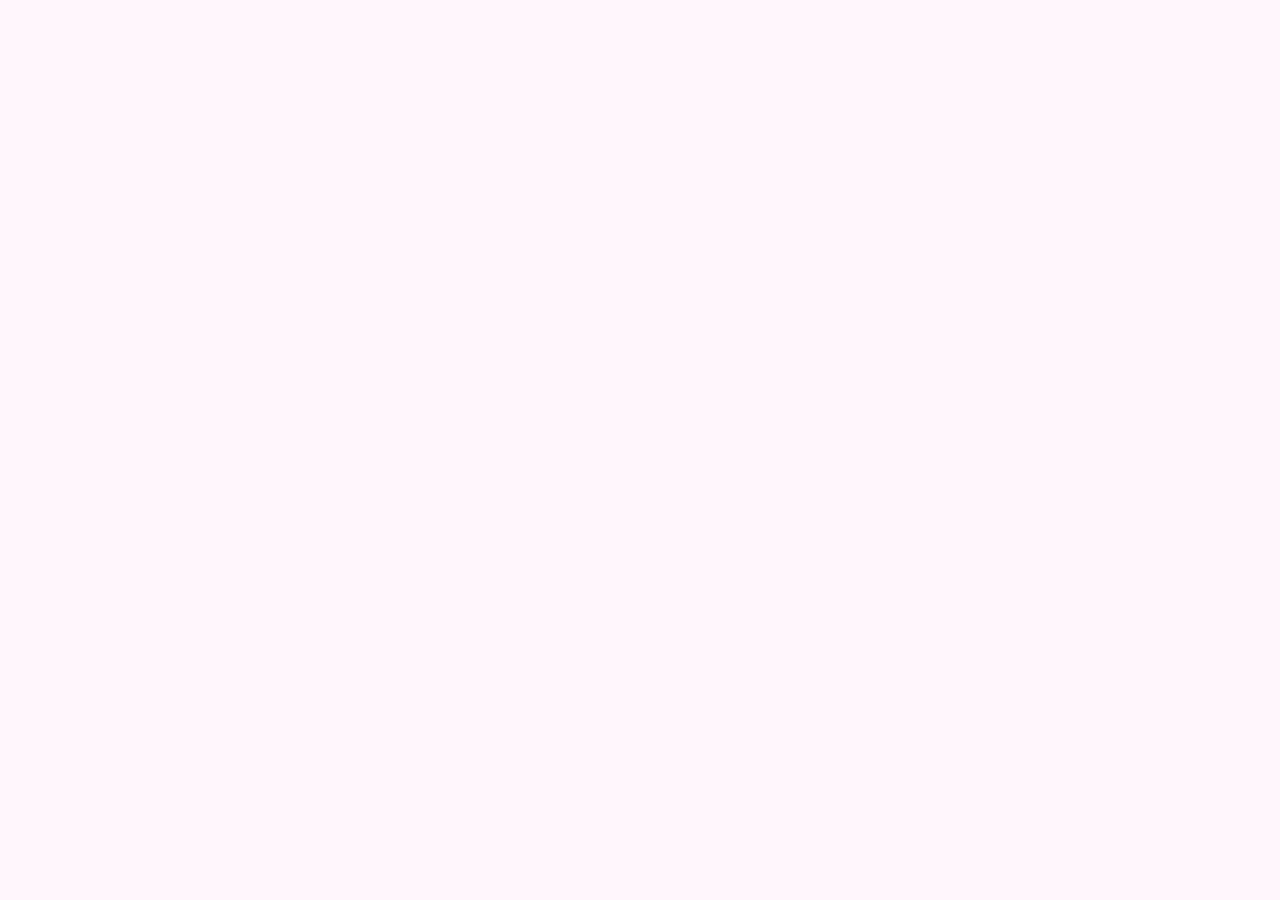
==== index.html @ 300924a3 "finished haati project details" ====
<!DOCTYPE html>
<html lang="en">
<head>
  <meta charset="UTF-8">
  <meta name="viewport" content="width=device-width, initial-scale=1.0">
  <title>Vijaylaxmi Wandimali Portfolio</title>
  <link rel="stylesheet" href="Style.css">
  <link rel="preconnect" href="https://fonts.googleapis.com">
  <link rel="preconnect" href="https://fonts.gstatic.com" crossorigin>
  <link href="https://fonts.googleapis.com/css2?family=Alan+Sans:wght@300..900&display=swap" rel="stylesheet">
  <link rel="preconnect" href="https://fonts.googleapis.com">
  <link rel="preconnect" href="https://fonts.gstatic.com" crossorigin>
  <link href="https://fonts.googleapis.com/css2?family=Libre+Baskerville:ital,wght@0,400..700;1,400..700&display=swap" rel="stylesheet">
  <link rel="preconnect" href="https://fonts.googleapis.com">
  <link rel="preconnect" href="https://fonts.gstatic.com" crossorigin>
  <link href="https://fonts.googleapis.com/css2?family=Figtree:ital,wght@0,300..900;1,300..900&display=swap" rel="stylesheet">
  <link rel="preconnect" href="https://fonts.googleapis.com">
  <link rel="preconnect" href="https://fonts.gstatic.com" crossorigin>
  <link href="https://fonts.googleapis.com/css2?family=Poppins:ital,wght@0,100;0,200;0,300;0,400;0,500;0,600;0,700;0,800;0,900;1,100;1,200;1,300;1,400;1,500;1,600;1,700;1,800;1,900&display=swap" rel="stylesheet">

  <style>
    #page-loader {
    position: fixed;
    top: 0;
    left: 0;
    width: 100vw;
    height: 100vh;
    background: #fff6fc;
    display: flex;
    justify-content: center;
    align-items: center;
    z-index: 99999;
    transition: opacity 0.5s ease, visibility 0.5s ease;
    opacity: 1;
    visibility: visible;
    }

    .loader-logo {
      width: 50px;
      height: auto;
    }

    .loader-logo svg {
      width: 100%;
      height: 100%;
    }

    /* SVG Artista Element Animations with Infinite Loop */
    .loader-logo .svg-elem-1 {
      stroke-dasharray: 115.11788177490234px;
      stroke-dashoffset: 115.11788177490234px;
      animation: drawStroke1 1.5s cubic-bezier(0.47, 0, 0.745, 0.715) infinite;
    }

    .loader-logo .svg-elem-2 {
      stroke-dasharray: 55.45623779296875px;
      stroke-dashoffset: 55.45623779296875px;
      animation: drawStroke2 1.5s cubic-bezier(0.47, 0, 0.745, 0.715) 0.12s infinite;
    }

    .loader-logo .svg-elem-3 {
      stroke-dasharray: 184px;
      stroke-dashoffset: 184px;
      animation: drawStroke3 1.5s cubic-bezier(0.47, 0, 0.745, 0.715) 0.24s infinite;
    }

    .loader-logo .svg-elem-1,
    .loader-logo .svg-elem-2 {
      stroke: #F655A6;
      stroke-width: 0.75px;
      fill: none;
      stroke-linecap: round;  /* Rounds the ends so they look clean */
      stroke-linejoin: round; /* Smooths corners */
      stroke-dasharray: 1000;
      stroke-dashoffset: 1000;
      animation: drawStroke 1.5s cubic-bezier(0.47, 0, 0.745, 0.715) infinite;
    }

    @keyframes drawStroke {
      0% {
          stroke-dashoffset: 1000;
      }
      100% {
          stroke-dashoffset: 0;
      }
    }

    @keyframes drawStroke1 {
      0% { stroke-dashoffset: 115.11788177490234px; }
      100% { stroke-dashoffset: 0; }
    }

    @keyframes drawStroke2 {
      0% { stroke-dashoffset: 55.45623779296875px; }
      100% { stroke-dashoffset: 0; }
  }

    @keyframes drawStroke3 {
      0% { stroke-dashoffset: 184px; }
      100% { stroke-dashoffset: 0; }
    }

    .loader-hidden {
      opacity: 0;
      visibility: hidden;
      pointer-events: none;
    }
  </style>

</head>


<body>

  <!-- Custom Logo Preloader -->
    <div id="page-loader">
        <div class="loader-logo">
            <svg width="49" height="42" viewBox="0 0 49 42" fill="none" xmlns="http://www.w3.org/2000/svg">
                <g clip-path="url(#clip0_718_15547)">
                    <path d="M37.8105 0.149414H37.8115C40.7072 0.217377 43.6615 1.23684 45.8086 3.26758L45.8096 3.26855C47.7432 5.0746 48.8826 7.93473 48.8467 10.6475C48.8107 13.3556 47.6054 15.8945 44.876 17.1016H44.875C43.2108 17.8381 41.4211 17.6912 39.5635 17.4336C37.7194 17.1779 35.8023 16.8111 33.9512 17.1602H33.9502C31.3433 17.6687 29.3218 19.4906 27.7861 21.7656C26.2502 24.041 25.1881 26.787 24.5029 29.1816C23.3659 33.0371 23.0484 36.9552 22.5791 40.9053C22.5088 40.2392 22.4883 39.5395 22.4883 38.832C22.4883 37.7466 22.5367 36.6197 22.5205 35.6094C22.4961 33.9613 22.4718 32.3119 22.4199 30.6475L22.3584 28.9775C22.1633 24.1342 22.0344 18.5291 23.1514 13.5068C24.2676 8.48783 26.6231 4.07144 31.3818 1.5752L31.3809 1.57422C33.3732 0.556172 35.5917 0.0815266 37.8105 0.149414Z" stroke="#F655A6" stroke-width="1.5" class="svg-elem-1"></path>
                    <path d="M10.6006 30.749C13.4185 30.749 16.1102 31.9319 18.0986 34.0312V34.0322C19.5747 35.6251 20.5708 37.6256 20.9883 39.7627C21.2006 40.8531 20.4401 41.8506 19.4443 41.8506H1.75684C0.761081 41.8506 0.000592454 40.8531 0.212891 39.7627L0.213867 39.7598C0.598827 37.5914 1.62497 35.5919 3.10059 34.0332C5.08921 31.9328 7.78195 30.749 10.6006 30.749Z" stroke="#F655A6" stroke-width="1.5" class="svg-elem-2"></path>
                </g>
                <!-- <defs>
                    <clipPath id="clip0_718_15547">
                        <rect width="49" height="42" fill="white" class="svg-elem-3"></rect>
                    </clipPath>
                </defs> -->
            </svg>
        </div>
    </div>
  <!-- Page loader closed -->

  <!-- Hero Image section - Only for welcome -->
  <div class="play-design-cont">
    <div class="hero-star"><img src="Assets/Star-svg.svg" alt=""></div>
    <p>Play & Design</p>
  </div>
  <div class="hero-grid"></div>
  <p class="Scroll-hint">It's our first interaction. Let's Scrrooollll!</p>
  <!-- Hero section - welcome page closed -->


  <!-- Main Landing page content -->
  <div class="landing-page-cont">
    
    <section class="Gamified-star">
      <img class="Game-star" src="Assets/Star-svg.svg" alt="">
    </section>

    <!-- =========================================================== Me section ====================================================================== -->
    <section>
      <div class="me-wrapper">
        <img class="Vish-profile-pic" src="Assets/Vish_image_3.jpeg" alt="">
        <img class="Profile-star-1" src="Assets/Star-svg.svg" alt="">
        <img class="Profile-star-2" src="Assets/Star-svg.svg" alt="">
        <p class="Me-section-title section-title">Me!</p>
      </div>
    </section>

    <!-- =========================================================== Works Section ==================================================================== -->
    <section class="works">
      <div class="Wroks-section-wrapper">

        <div class="product-project-wrapper">
          <div class="product-project-3 product-project-card"></div>
          <div class="product-project-1 product-project-card"></div>
          <div class="product-project-2 product-project-card"></div>
        </div>
        <div class="works-product-section-wrapper Product-button">
          <div class="works-product-top-half">

          </div>
          <p>Everything Product</p>
        </div>

        <div class="else-project-wrapper">
          <div class="else-project-3 else-project-card"></div>
          <div class="else-project-1 else-project-card"></div>
          <div class="else-project-2 else-project-card"></div>
        </div>
        <div class="works-else-section-wrapper Else-button">
          <div class="works-else-top-half">

          </div>
          <p>Everything Else</p>
        </div>

        <p class="Works-section-title section-title">Works</p>
      </div>
    </section>

    <!-- ===================================================== Intro Section ======================================================================== -->
    <section class="intro">
      <div class="intro-wrapper">
        <div class="intro-name-wrapper">
          <img src="Assets/Logo.svg" alt="" class="intro-logo">
          <div class="intro-name-text-wrapper">
            <h3 class="intro-name">Hi, I'm VJ!</h3>
            <p class="intro-designation">Product Designer & Visual Designer</p>
          </div>
        </div>
        <div class="intro-write-up-wrapper">
          <p>I design experiences that are strategic, human-centred and full of personality!</p>
          <p>As a curious child, I was always obsessed knowing the story behind things and how they work. 
            If I spot a stunning layout, great architecture, or a killer sign, it lives in my head rent-free for the rest of the week.
            And I think that’s the most exciting part of design, every tiny decision carries weight. The color, font, spacing - everything may make a user’s life simpler or more complicated. 
          </p>
          <p>I aim to create whimsy and impact using design.</p>
        </div>
        <div class="intro-works-wrapper">
          <div class="intro-works-title">
            <h4>WORKS</h4>
            <img src="Assets/expand-btn-svg.svg" alt="" class="expand-btn">
          </div>
          <div class="intro-works-divider"></div>
          <div class="intro-works-project-categories">
            <p class="Product-button">Everything Product</p>
            <p class="Else-button">Everything Else</p>
          </div>
        </div>
        <div class="intro-play-wrapper">
          <div class="intro-play-title">
            <h4>PLAY</h4>
            <img src="Assets/Open-icon-svg.svg" alt="" class="expand-btn">
          </div>
          <div class="intro-play-divider"></div>
        </div>
      </div>
    </section>
     
    <!-- ========================================================= Playground section ================================================================ -->
    <!-- Footer section -->
    <div id="footer">
      <!-- Footer top section -->
      <div class="footer-top">
        <div class="footer-badge">
          <!-- Curved Text SVG -->
          <svg class="badge-svg" viewBox="0 0 200 200">
            <path id="starCurveBottom" d="M 5,100 A 95,95 0 0,0 195,100" fill="transparent" />
            <text>
              <textPath href="#starCurveBottom" startOffset="50%" text-anchor="middle" side="right">
                Play & Design
              </textPath>
            </text>
          </svg>
          
          <!-- Star positioned directly in the center -->
          <div class="footer-star">
            <img src="Assets/Play-design-star-svg.svg" alt="Star">
          </div>
        </div>
        <p class="Playground-section-title section-title">Playground</p>
      </div>
      <!-- Footer top section closed -->
    </div>
    <!-- Footer section closed -->


    <!-- ========================================================== Product Work Section ========================================================= -->
    <section class="Product-work-section">
      <!-- <div class="Gray-overlay"></div> -->

      <div class="Product-work-section-transition">
        <div class="Product-work-section-wrapper">

          <!-- Nav Bar Open -->
          <div class="product-work-section-nav-wrapper">

            <img class="Back-btn" src="Assets/Back-btn-svg.svg" alt="">

            <div class="product-work-section-nav-element-wrapper">

              <div class="tiny-project-card-wrapper">
                <div class="everything-product-tiny-card tiny-project-card">
                  <div class="everything-product-tiny-card-top-half"></div>
                </div>
                <p class="tiny-everything-text">Everything Product</p>
                <div class="tiny-card-section-divider"></div>
              </div>

              <!-- Haati Project -->
              <div class="tiny-project-card-wrapper active" data-target="product-project-1-tag">
                <div class="tiny-project-card-1 tiny-project-card">
                  <img src="Assets/Haati-tiny-card-img.svg" alt="">
                </div>
                <img class="project-card-star" src="Assets/AI-star.svg" alt="">
                <p class="tiny-project-card-title">Haati</p>
              </div>
              <!-- Haati Project Closed -->

              <!-- Shelfaware Project -->
              <div class="tiny-project-card-wrapper" data-target="product-project-2-tag">
                <div class="tiny-project-card-2 tiny-project-card">
                  <img src="Assets/Shelfaware-tiny-card-img.svg" alt="">
                </div>
                <img class="project-card-star" src="Assets/AI-star.svg" alt="">
                <p class="tiny-project-card-title">Shelfaware</p>
              </div>
              <!-- Shelfaware Project Closed -->

              <!-- Vivid Project -->
              <div class="tiny-project-card-wrapper" data-target="product-project-3-tag">
                <div class="tiny-project-card-3 tiny-project-card">
                  <img src="Assets/Vivid-tiny-card-img.svg" alt="">
                </div>
                <img class="project-card-star" src="Assets/AI-star.svg" alt="">
                <p class="tiny-project-card-title">Vivid Sydney</p>
              </div>
              <!-- Vivid Project Closed -->

              <!-- Srishti Project -->
              <div class="tiny-project-card-wrapper" data-target="product-project-4-tag">
                <div class="tiny-project-card-4 tiny-project-card">
                  <img src="Assets/Srishti-tiny-card-img.svg" alt="">
                </div>
                <img class="project-card-star" src="Assets/AI-star.svg" alt="">
                <p class="tiny-project-card-title">Srishti</p>
              </div>
              <!-- Srishti Project Closed -->

              <div class="tiny-project-card-wrapper">
                <div class="everything-else-tiny-card tiny-project-card">
                  <div class="everything-else-tiny-card-top-half"></div>
                </div>
                <p class="tiny-everything-text">Everything Else</p>
                <div class="tiny-card-section-divider"></div>
              </div>
            </div>
            
          </div>
          <!-- Nav Bar closed -->

          <!-- Project content container open -->
          <div class="project-content-container">

            <!-- Project 1 details open -->
            <div class="project-pane active" id="product-project-1-tag">
              <div class="product-project-content-title">
                <h2>Haati: Meet the Maker</h2>
                <p>A freelance collaboration for a sustainable e-commerce platform, where I led research synthesis, information architecture, UX, high-fidelity UI, and developer hando ff.</p>
              </div>
              
              <div class="project-vital-info-wrapper">
                <div class="project-vital-info-text">
                  <div class="role-wrapper vital-info-text-wrapper">
                    <p class="vital-info-title">Role</p>
                    <p class="vital-info-text">Sole Product Designer</p>
                  </div>
                  <div class="client-wrapper vital-info-text-wrapper">
                    <p class="vital-info-title">Client</p>
                    <p class="vital-info-text">Haati, India</p>
                  </div>
                  <div class="timeline-wrapper vital-info-text-wrapper">
                    <p class="vital-info-title">Timeline</p>
                    <p class="vital-info-text">2024 - 2025</p>
                  </div>
                  <div class="scope-wrapper vital-info-text-wrapper">
                    <p class="vital-info-title">Category</p>
                    <p class="vital-info-text">E-commerce, B2B, B2C</p>
                  </div>

                </div>

                <img class="product-project-hero-img" src="Assets/Haati-project-hero-img-2.png" alt="">
              </div>

              <div class="haati-challenge project-content-section">
                <h4 class="project-content-section-title">The Challenge</h4>
                <div class="haati-challenge-text">
                  <p class="project-content-section-quote">Marketplaces list the product and bury the maker.</p>
                  <p>Artisans in India earn around ₹270 a day, well below minimum wage for skilled workers. Four or five middlemen sit between them and the buyer. Online platforms make it worse by treating artisans as product suppliers, stripping away their story and identity as cultural creators. (Source: Crafts Council of India and Institute for Human Development, 2026 study of five states)</p>
                  <p>When the maker is invisible, so is everything behind the piece. Haati’s vision is to promote sustainability at every stage, and my goal was to weave that into the brand identity.</p>
                </div>
              </div>

              <div class="haati-what-i-did project-content-section">
                <h4 class="project-content-section-title">What I Did</h4>
                <div class="haati-what-i-did-text">
                  <p>Designed a dual pathway for the user offering a choice between bulk orders while hiring artisans directly or shopping for products while discovering the maker. The goal was to make Haati a platform where the artisan is the product. I designed visual cues that helped buyers meet the maker first, then the craft. This approach helped improve artisan - customer engagement and drive up bulk orders.  I built sustainability into the site’s information architecture, surfacing the materials artisans use and the practices Haati follows.</p>
                </div>
              </div>

              <div class="haati-hypothesis project-content-section">
                <h4 class="project-content-section-title">Design Hypothesis</h4>
                <div class="haati-hypothesis-text">
                  <p class="project-content-section-quote">One idea, four bets. Make the maker visible and the buying effortless.</p>
                  <div class="design-hypo-principles-list">
                    <p><span class="design-hypo-principle-title">Trust:</span> Making the artisan the face of the brand, builds customer’s trust in the brand’s story.</p>
                    <p><span class="design-hypo-principle-title">Clarity:</span> If the home screen offers two clear outcomes, buyers won’t need a label to know where to go.</p>
                    <p><span class="design-hypo-principle-title">Visible sustainability:</span> If buyers can browse by material, sustainability becomes a reason to choose, not a label.</p>
                    <p><span class="design-hypo-principle-title">Cognitive load:</span> If the product stays in view while buyers fill in a long form, more of them will finish it.</p>
                  </div>
              </div>

              <div class="haati-home-screen project-content-section">
                <h4 class="project-content-section-title">01/ The home screen: one front door, two paths</h4>
                <div class="haati-home-screen-text">
                  <p>People arrive at Haati wanting one of two things: a piece made for them, or a piece they can have now. The home screen routes both without building two interfaces.</p>
                  <div class="haati-home-screen-content-wrapper">
                    <div class="haati-home-screen-content-1">
                      <img class="haati-home-screen-content-img" src="Assets/haati-home-screen-img-1.png" alt="">
                      <div class="haati-home-screen-content-text-1">
                        <h4>First attempt</h4>
                        <p>I sketched five ways to route visitors, including a Customer/Artisan toggle, nav tabs and side-by-side buttons. Each asked a question without context and read like settings, not choices. They would confuse first-time users.</p>
                        <p><span class="haati-home-screen-content-text-1-direction">Direction:</span> Two paths led by outcome, not by label.</p>
                      </div>
                    </div>
                    <div class="haati-home-screen-content-wrapper-divider"></div>
                    <div class="haati-home-screen-content-1">
                      <img class="haati-home-screen-content-img" src="Assets/haati-home-screen-img-2.png" alt="">
                      <div class="haati-home-screen-content-text-2">
                        <h4>The Decision</h4>
                        <p>Both pathways get equal visual weight.</p>
                        <p>The reasoning was that an unequal split signals a main path and a side path. Equal weight tells every visitor they’re in the right place, which builds trust. It also lets the company run one interface instead of two.</p>
                      </div>
                    </div>
                  </div>
              </div>

              <div class="haati-home-screen-video project-content-section">
                <h4 class="project-content-section-title">Final Execution: The home screen </h4>
                <div class="haati-what-i-did-text">
                  <p>Customise with an Artisan and Shop Our Collection, each card says what you get, not who you are, and each ends in one clear action.</p>
                </div>
              </div>

              <div class="haati-product-card project-content-section">
                <h4 class="project-content-section-title">02/ Anatomy of a listing card: Spotlight the maker</h4>
                <div class="haati-product-card-text">
                  <img src="Assets/Haati-product-card-img.png" alt="">
                  <div class="haati-product-card-text-wrapper">
                    <h4>Every piece is signed.</h4>
                    <p>The artisan’s name sits on the photo and a handcrafted icon marks each piece, so buyers always know whose hands made it.</p>
                    <h4>Customisation is visible.</h4>
                    <p>A needle icon and a “Customisable” tag mark products buyers can personalise. A filter narrows the list to those.</p>
                    <p>Each card answers three questions at a glance: who made it, what is it, and can I make it personalise it?</p>
                  </div>
                </div>
              </div>

              <div class="haati-product-card-core-inversion project-content-section">
                <h4 class="project-content-section-title">The core inversion</h4>
                <div class="haati-product-card-core-inversion-text">
                  <div class="haati-product-card-core-inversion-text-wrapper">
                    <h4>The maker comes first. The craft follows.</h4>
                    <p>Standard marketplaces hide the maker. Here, below every product page, an “About our Artisan” profile gives the maker’s name, region and years of craft.</p>
                  </div>
                  <img src="Assets/Haati-maker-img.png" alt="">
                </div>
              </div>

              <div class="haati-collection-screen project-content-section">
                <h4 class="project-content-section-title">03/ Shop our collection: Personalise in seconds </h4>
                <div class="haati-collection-screen-text">
                  <p>The Artisan Page allows customers to connect directly with skilled artisans and collaborate on meaningful, handcrafted pieces. Visitors can explore the artisan’s story, past work, craft expertise, materials and pricing, creating a transparent and personal shopping experience. On customisable products, buyers can add a name, upload their own symbol or bulk order without leaving the page. Anything the fields can’t cover goes to the artisan on WhatsApp or email. </p>
                  <div class="haati-collection-screen-content-wrapper">
                    <div class="haati-collection-screen-content-1">
                      <img class="haati-collection-screen-content-img" src="Assets/haai-collection-screen-img-1.png" alt="">
                      <div class="haati-collection-screen-content-text-1">
                        <h4>The Risk</h4>
                        <p>A long page stacks the product above a long customisation form. Buyers scroll past the product while filling it in and lose sight of what they are ordering.</p>
                      </div>
                    </div>
                    <div class="haati-collection-screen-content-wrapper-divider"></div>
                    <div class="haati-collection-screen-content-1">
                      <img class="haati-collection-screen-content-img" src="Assets/haai-collection-screen-img-2.png" alt="">
                      <div class="haati-collection-screen-content-text-2">
                        <h4>The Fix</h4>
                        <p>Implementing a split-screen layout. By pinning the image gallery on the left, the user maintains visual reference while navigating the customisation form on the right.</p>
                      </div>
                    </div>
                  </div>
              </div>

              <div class="haati-collection-screen-video project-content-section">
                <h4 class="project-content-section-title">Final Execution: Shop our Collection </h4>
                <div class="haati-what-i-did-text">
                  <p>A multi-step commissioning brief (material, size, weight, budget, requirements, reference images) becomes one clear form with one action: Get a quote.</p>
                </div>
                <img src="Assets/haati-collection-img.png" alt="">
              </div>

              <div class="haati-shop-by-material-wrapper project-content-section">
                <h4 class="project-content-section-title">04/ Sustainability you can browse: shop by material, spot it by icon</h4>
                <div class="haati-what-i-did-text">
                  <p>Haati’s brief was to make sustainability visible. So I built the information architecture around what each piece is made of. Buyers can shop by material (brass, copper, seashells, silver) as well as by product type, and the structure also shows the practices Haati follows. A hand-drawn icon set covers each product and material category, so a buyer can read the range at a glance and the handmade feel stays intact.</p>
                </div>
                <img src="Assets/haati-shop-by-material-img.png" alt="">
              </div>

              <div class="haati-aha-moments-wrapper project-content-section">
                <h4 class="project-content-section-title">Little Aha! moments</h4>
                <div class="haati-what-i-did-text">
                  <p>This project taught me that good UI isn't just about making things look clean; it's about managing cognitive load. Realizing that users were getting lost in the long-scrolling form was a massive "Aha!" moment for me. It proved that in e-commerce, protecting the user's visual context (by pinning the product image) is just as important as the checkout flow itself.</p>
                </div>
              </div>

              <div class="haati-next-wrapper project-content-section">
                <h4 class="project-content-section-title">What I’d measure next</h4>
                <ul class="styled-bullet-list">
                  <li><span class="list-item-title">Trust:</span> first-time buyer conversion and sign-ups.</li>
                  <li><span class="list-item-title">Cognitive load:</span> quote completion and drop-off by step, with the pinned gallery tested against long scroll.</li>
                  <li><span class="list-item-title">Five buyers</span> on the customisation form, and a few artisans on how they receive and answer quotes.</li>
                </ul>
              </div>

              
            </div>
            <!-- Project 1 details closed -->

            <!-- Project 2 details open -->
            <div class="project-pane" id="product-project-2-tag">
              <div class="product-project-content-title">
                <h2>Vivid Sydney</h2>
                <p>An end-to-end brand identity and e-commerce platform connecting eco-friendly Indian artisans directly with global buyers.</p>
              </div>
            </div>
            <!-- Project 2 details closed -->

            <!-- Project 3 details open -->
            <div class="project-pane" id="product-project-3-tag">
              <div class="product-project-content-title">
                <h2>Common Thread</h2>
                <p>An end-to-end brand identity and e-commerce platform connecting eco-friendly Indian artisans directly with global buyers.</p>
              </div>

            </div>
            <!-- Project 3 details closed -->

            <!-- Project 4 details open -->
            <div class="project-pane" id="product-project-4-tag">
              <div class="product-project-content-title">
                <h2>Srishti</h2>
                <p>An end-to-end brand identity and e-commerce platform connecting eco-friendly Indian artisans directly with global buyers.</p>
              </div>
            </div>
            <!-- Project 4 details closed -->

          </div> 
          <!-- Project content container closed -->   

        </div>
        <!-- Product Work Section Closed -->

      </div>
    </section>

    <!-- =============================================================== Else Work Section =========================================================== -->
    <section class="Else-work-section">
      <!-- <div class="Gray-overlay"></div> -->

      <div class="Else-work-section-transition">
        <div class="Else-work-section-wrapper">

          <!-- Nav Bar Open -->
          <div class="else-work-section-nav-wrapper">
            <div class="else-work-section-nav-element-wrapper">

              <img class="Back-btn" src="Assets/Back-btn-svg.svg" alt="">

              <div class="tiny-project-card-wrapper">
                <div class="everything-else-tiny-card tiny-project-card">
                  <div class="everything-else-tiny-card-top-half"></div>
                </div>
                <p class="tiny-everything-text">Everything Else</p>
                <div class="tiny-card-section-divider"></div>
              </div>

              <!-- Earth Project -->
              <div class="tiny-project-card-wrapper active" data-target="product-project-1-tag">
                <div class="tiny-project-card-1 tiny-project-card-else">

                </div>
                <p class="tiny-project-card-title">Art for Earth</p>
              </div>
              <!-- Earth Project Closed -->

              <!-- Haati Project -->
              <div class="tiny-project-card-wrapper" data-target="product-project-2-tag">
                <div class="tiny-project-card-2 tiny-project-card-else">

                </div>
                <p class="tiny-project-card-title">Haati</p>
              </div>
              <!-- Haati Project Closed -->

              <!-- Wish You Vish Project -->
              <div class="tiny-project-card-wrapper" data-target="product-project-3-tag">
                <div class="tiny-project-card-3 tiny-project-card-else">

                </div>
                <p class="tiny-project-card-title">Wish You Vish</p>
              </div>
              <!-- Wish You Vish Project Closed -->

              <!-- Chaos Project -->
              <div class="tiny-project-card-wrapper" data-target="product-project-4-tag">
                <div class="tiny-project-card-4 tiny-project-card-else">

                </div>
                <p class="tiny-project-card-title">Chaos, Rendered</p>
              </div>
              <!-- Chaos Project Closed -->

              <div class="tiny-project-card-wrapper">
                <div class="everything-product-tiny-card tiny-project-card">
                  <div class="everything-product-tiny-card-top-half"></div>
                </div>
                <p class="tiny-everything-text">Everything Product</p>
                <div class="tiny-card-section-divider"></div>
              </div>
            </div>
            
          </div>
          <!-- Nav Bar closed -->

          <!-- Project content container open -->
          <div class="project-content-container">

            <!-- Project 1 details open -->
            <!-- <div class="project-pane active" id="product-project-1-tag">
              <div class="product-project-content-title">
                <h2>Haati</h2>
                <p>An end-to-end brand identity and e-commerce platform connecting eco-friendly Indian artisans directly with global buyers.</p>
              </div>
              
              <div class="project-vital-info-wrapper">
                <img class="product-project-hero-img" src="Assets/Haati-project-hero-image.png" alt="">
                <div class="project-vital-info-text">
                  <div class="role-wrapper vital-info-text-wrapper">
                    <p class="vital-info-title">Role</p>
                    <p class="vital-info-text">Sole Product Designer</p>
                  </div>
                  <div class="client-wrapper vital-info-text-wrapper">
                    <p class="vital-info-title">Client</p>
                    <p class="vital-info-text">Haati, India</p>
                  </div>
                  <div class="timeline-wrapper vital-info-text-wrapper">
                    <p class="vital-info-title">Timeline</p>
                    <p class="vital-info-text">July 2024 - September 2025</p>
                  </div>
                  <div class="scope-wrapper vital-info-text-wrapper">
                    <p class="vital-info-title">Scope</p>
                    <p class="vital-info-text">Research synthesis, information architecture, UX, high-fidelity UI, developer hand-off</p>
                  </div>

                </div>
              </div>
              
            </div> -->
            <!-- Project 1 details closed -->

            <!-- Project 2 details open -->
            <div class="project-pane" id="product-project-2-tag">
              <div class="product-project-content-title">
                <h2>Vivid Sydney</h2>
                <p>An end-to-end brand identity and e-commerce platform connecting eco-friendly Indian artisans directly with global buyers.</p>
              </div>
            </div>
            <!-- Project 2 details closed -->

            <!-- Project 3 details open -->
            <div class="project-pane" id="product-project-3-tag">
              <div class="product-project-content-title">
                <h2>Common Thread</h2>
                <p>An end-to-end brand identity and e-commerce platform connecting eco-friendly Indian artisans directly with global buyers.</p>
              </div>

            </div>
            <!-- Project 3 details closed -->

            <!-- Project 4 details open -->
            <div class="project-pane" id="product-project-4-tag">
              <div class="product-project-content-title">
                <h2>Srishti</h2>
                <p>An end-to-end brand identity and e-commerce platform connecting eco-friendly Indian artisans directly with global buyers.</p>
              </div>
            </div>
            <!-- Project 4 details closed -->

          </div> 
          <!-- Project content container closed -->   

        </div>
        <!-- Product Work Section Closed -->

      </div>
    </section>



    <!-- ================================================================ Footer Section ============================================================ -->
    <!-- Footer bottom section -->
    <section class="Footer">
      <div class="footer-bottom">
        <p>Inspired by the iconic screensavers // Built with lots of caffeine and a killer playlist</p>
        <p><img class="footer-logo" src="Assets/Logo.svg" alt="">/ © 2026 Vijaylaxmi Wandimali</p>
      </div>
    </section>
    <!-- Footer bottom section closed -->  
    
    <!-- =========================================================== Footer social section ============================================================ -->
    <!-- Footer social & resume section -->
    <section class="footer-social">
      <div class="footer-social-wrapper">
        <a href="https://mail.google.com/mail/?view=cm&fs=1&to=vijaylaxmi.wandimali@gmail.com" target="_blank" rel="noopener noreferrer">
          <img  src="Assets/email-svg.svg" alt="" class="email-svg social-btn">
        </a>
        <a href="https://www.linkedin.com/in/vijaylaxmi-wandimali" target="_blank" rel="noopener noreferrer">
          <img src="Assets/LinkedIn-svg-gray.svg" alt="" class="linkeding-svg social-btn">
        </a>
        <a href="https://github.com/makeAvish-create" target="_blank" rel="noopener noreferrer">
          <img src="Assets/Git-svg-gray.svg" alt="" class="git-svg social-btn">
        </a>
        <a href="https://x.com/VJ_Wandimali" target="_blank" rel="noopener noreferrer">
          <img src="Assets/X-svg-gray.svg" alt="" class="X-svg social-btn">
        </a>
        <a href="Assets/Vijaylaxmi_Wandimali_Resume- IN.pdf" target="_blank" rel="noopener noreferrer">
          <p class="Resume-btn social-btn">Resume</p>
        </a>
        
      </div>
    </section>

        



  </div> 
  <!-- Main landing page closed -->

  <script src="script.js"></script>
</body>
</html>
---- Style.css ----
*, *::before, *::after {
    margin: 0;
    padding: 0;
    box-sizing: border-box;
}

html {
  scroll-behavior: smooth;
  overscroll-behavior-y: none; 
}

body {
  background-color: #fff6fc; 
  display: flex;
  flex-direction: column;
  width: 100%;
  min-height: 100vh; 
  overflow-x: hidden; 
  font-family: "Figtree", sans-serif;
  font-weight: normal;
  font-style: normal;
}

.play-design-cont, 
.hero-grid {
  position: fixed; 
  top: 50%;
  left: 50%;
  transform: translate(-50%, -50%);
}

.play-design-cont {
  width: 250px;
  height: 250px;
  display: flex;
  justify-content: center;
  align-items: center;
  /* border: 1px solid black; */
  z-index: 1;
  transform: translate(-50%, -50%) scale(1);
  transition: width 1.5s cubic-bezier(0.25, 1, 0.5, 1), 
              height 1.5s cubic-bezier(0.25, 1, 0.5, 1), 
              transform 1.5s cubic-bezier(0.25, 1, 0.5, 1), 
              opacity 1.5s ease-out;
}

.hero-star {
  position: absolute;
  top: 50%;
  left: 50%;
  transform: translate(-50%, -50%);
  width: 150px;
  /* border: 1px solid black; */
}

.hero-star img {
  width: 100%;
  height: 100%;
  animation: spin 10s linear infinite;
}

@keyframes spin {
    from {
        transform: rotate(0deg);
    }
    to {
        transform: rotate(360deg);
    }
}

.play-design-cont p {
  position: absolute;
  width: 100%;
  height: 100%;
  margin: 0;
  pointer-events: none; 
  transition: transform 1.5s cubic-bezier(0.16, 1, 0.3, 1), opacity 1.5s ease-out;
}

.char-span {
  position: absolute;
  top: 50%;
  left: 50%;
  width: 20px;
  height: 120px; /* The radius (Half of 260px) */
  margin-left: -10px; 
  transform-origin: top center; 
  display: flex;
  align-items: flex-end; 
  justify-content: center;
  font-size: 1.rem;
  font-weight: 500;
  color: #F655A6;
}

.hero-grid {
  display: grid;
  grid-template-columns: repeat(12, max-content); 
  width: max-content; 
  z-index: 2; 
  /* border: 1px solid black; */
}

.tiny-square {
  width: 25px;
  height: 25px;
  margin: 1px;
  border: 1px solid black;
  box-sizing: border-box; 
  background: linear-gradient(
    135deg,
    rgba(255, 255, 255, 0.25) 0%,   /* Lower opacity so blurred background shows */
    rgba(255, 255, 255, 0.05) 100%
  );
  backdrop-filter: blur(10px) saturate(200%);
  -webkit-backdrop-filter: blur(10px) saturate(200%);
  border: 1px solid rgba(255, 255, 255, 0.3);
  box-shadow: 0 8px 32px 0 rgba(0, 0, 0, 0.1);
  translate: var(--repel-x, 0px) var(--repel-y, 0px);
  animation: structural-scale 3s infinite ease-in-out;
  transition: translate 0.05s ease-out, transform 0.8s cubic-bezier(0.16, 1, 0.3, 1), scale 0.8s cubic-bezier(0.16, 1, 0.3, 1), opacity 0.5s ease-out;
  transition-delay: 0s, var(--explode-delay, 0s), var(--explode-delay, 0s), var(--explode-delay, 0s);
}

.hero-grid.exploded .tiny-square {
  animation: none; /* Stops breathing */
  transform: translate(var(--explode-x), var(--explode-y));
  scale: 2;
  opacity: 0;
  pointer-events: none;
}

body.hero-zoomed .play-design-cont {
  width: 1200px;
  height: 1200px;
  transform: translate(-50%, -50%) scale(10); /* Scales up to 5x from the center */
  opacity: 0;                                 /* Fades out completely */
  pointer-events: none;
}

@keyframes structural-scale {
    0%, 100% { 
        scale: 0.8; 
        border-radius: 2px; 
    }
    50% { 
        scale: 1.2; 
        border-radius: 4px; 
    }
}

.Scroll-hint {
  /* border: 1px solid black; */
  position: fixed;
  bottom: 0;
  margin-bottom: 150px;
  left: 50%;
  transform: translateX(-50%);
  width: 100%;
  text-align: center;
  font-family: "Figtree", sans-serif;
  font-size: 16px;
  font-weight: 400;
  color: #222222;
  font-style: italic;
}

.Scroll-hint.vanished {
  opacity: 0;
  pointer-events: none;
  transform: translateX(-50%) translateY(20px);
}

.landing-page-cont {
  opacity: 0;
  pointer-events: none; 
  transition: opacity 1s ease-in-out; 
}

body.reveal-ui .landing-page-cont {
    opacity: 1;
    pointer-events: auto;
}

@media screen and (min-width: 768px) {
}

@media screen and (min-width: 1024px) {
}



#footer {
  /* border: 1px solid black; */
  width: fit-content;
  position: absolute;
  right: 470px;
  top: 60px;
  cursor: pointer;
  z-index: 10;
}

.footer-top {
  /* border: 1px solid black; */
  width: fit-content;
  align-items: center;
  text-align: center;
  display: flex;
  flex-direction: column;
  justify-content: center;
  gap: 20px;
}

.footer-badge {
  position: relative;
  width: 140px;
  height: 120px;
  display: flex;
  justify-content: center;
  align-items: center;
}

.badge-svg {
  position: absolute;
  top: 0;
  left: 0;
  width: 100%;
  height: 100%;
  overflow: visible;
  transform-origin: center;
  animation: flowyOrganicSpin 2s infinite cubic-bezier(0.4, 0, 0.2, 1);
}

@keyframes flowyOrganicSpin {
  0% {
    transform: rotate(0deg);
  }
  12% {
    transform: rotate(6deg);   /* Soft, organic wind-up */
  }
  58% {
    transform: rotate(366deg); /* Gentle, smooth overshoot */
  }
  100% {
    transform: rotate(360deg);  /* Settles back naturally */
  }
}

.badge-svg text {
  fill: #1E6C98;
  font-family: inherit;
  font-size: 22px;
  font-weight: 500;
  letter-spacing: 2px;
}

.footer-star {
  width: 35px;
}

.footer-star img {
  width: 100%;
  height: auto;
  display: block;
}

.section-title {
  font-family: "Poppins", sans-serif;
  font-weight: 400;
  font-style: normal;
  font-size: 14px;
  
}

.Playground-section-title {
  color: #7A7A7A;
  transition: color 0.9s cubic-bezier(0.4, 0, 0.2, 1), transform 0.9s cubic-bezier(0.4, 0, 0.2, 1);
}

.footer-top:hover .Playground-section-title {
  color: #222222;
  transform: scale(1.1);
}

.footer-bottom {
  position: fixed;
  bottom: 30px;
  right: 30px;
  z-index: 25; 
  text-align: right;
  pointer-events: auto;
  font-size: 11px;
}

.footer-bottom p {
  font-family: "Poppins", sans-serif;
  font-weight: 200;
  font-style: italic;
  font-size: 12px;
}

.footer-logo {
  width: auto;
  height: 12px;
}

/* .Gamified-star {
  position: relative;
  width: 100%;
  height: auto;
  overflow: hidden;
  background: transparent;
} */

.Game-star {
  position: absolute;
  width: 60px; 
  height: auto;
  animation: spinSelf 6s linear infinite;
  pointer-events: auto; /* <-- Allows the star to detect mouse hover events! */
  z-index: 5;
}

@keyframes spinSelf {
  from {
      transform: rotate(0deg);
  }
  to {
      transform: rotate(360deg);
  }
}

.me-wrapper {
  position: absolute;
  right: 220px;
  top: 380px;
  z-index: 10;
  width: 220px;
  height: 220px;
  border-radius: 50%;
  padding: 7px;
  box-sizing: border-box;
  overflow: visible;
  background: linear-gradient(
    135deg,
    rgba(255, 255, 255, 0.25) 0%,   /* Lower opacity so blurred background shows */
    rgba(255, 255, 255, 0.05) 100%
  );
  backdrop-filter: blur(10px) saturate(200%);
  -webkit-backdrop-filter: blur(10px) saturate(200%);
  border: 1px solid rgba(255, 255, 255, 0.3);
  box-shadow: 0 8px 32px 0 rgba(0, 0, 0, 0.1);
  cursor: pointer;
}

.Me-section-title {
  color: #7A7A7A;
  transition: color 0.9s cubic-bezier(0.4, 0, 0.2, 1), transform 0.9s cubic-bezier(0.4, 0, 0.2, 1);
}

.me-wrapper:hover .Me-section-title {
  color: #222222;
  transform: scale(1.1);
}

.Vish-profile-pic {
  width: 100%;
  height: 100%;
  object-fit: cover;
  display: block;
  border-radius: 50%;
}

.Profile-star-1 {
  position: absolute;
  width: 15px;
  height: auto;
  top: 50%;
  left: 50%;
  --angle: 25deg;
  --self-rot: 0deg;
  --orbit-radius: 110px;
  transform: translate(-50%, -50%) 
              rotate(var(--angle)) 
              translateY(calc(-1 * var(--orbit-radius))) 
              rotate(var(--self-rot));
              
  transition: transform 0.6s cubic-bezier(0.4, 0, 0.2, 1);
  pointer-events: auto;
  z-index: 15;
  cursor: pointer;
}

.Profile-star-2 {
  position: absolute;
  width: 20px;
  height: auto;
  top: 50%;
  left: 50%;
  --angle: 190deg;
  --self-rot: 0deg;
  --orbit-radius: 110px;
  transform: translate(-50%, -50%) 
              rotate(var(--angle)) 
              translateY(calc(-1 * var(--orbit-radius))) 
              rotate(var(--self-rot));
              
  transition: transform 0.6s cubic-bezier(0.4, 0, 0.2, 1);
  pointer-events: auto;
  z-index: 15;
  cursor: pointer;
}

.Me-section-title {
  text-align: center;
  margin-top: 30px;
}

.footer-social-wrapper {
  position: absolute;
  bottom: 30px;
  left: 30px;
  display: flex;
  flex-direction: row;
  gap: 24px;
  width: 100%;
  align-items: flex-end;
  z-index: 10;
}

.footer-social-wrapper a {
  display: flex;
  align-items: flex-end;
}

.social-btn {
  pointer-events: auto;
  cursor: pointer;
}

.footer-social-wrapper p {
  font-size: 12px;
  color: #7A7A7A;
  text-decoration: underline;
}

.intro-wrapper {
  position: absolute;
  top: 30px;
  left: 30px;
  display: flex;
  flex-direction: column;
  gap: 32px;
  width: 350px;
  align-items: start;
  z-index: 10;
  /* border-radius: 20px;
  padding: 20px;
  background: linear-gradient(
    135deg,
    rgba(255, 255, 255, 0.25) 0%,
    rgba(255, 255, 255, 0.05) 100%
  );
  backdrop-filter: blur(10px) saturate(200%);
  -webkit-backdrop-filter: blur(10px) saturate(200%);
  border: 1px solid rgba(255, 255, 255, 0.3);
  box-shadow: 0 8px 32px 0 rgba(0, 0, 0, 0.1); */
}

.intro-name-wrapper {
  position: relative;
  display: flex;
  flex-direction: column;
  gap: 16px;
  width: 100%;
}

.intro-logo {
  width: 36px;
}

.intro-name-text-wrapper {
  display: flex;
  flex-direction: column;
  gap: 8px;
  width: 100%;
}

.intro-name-text-wrapper h3 {
  color: #1E6C98;
  font-family: "Libre Baskerville", serif;
  font-size: 24px;
  font-weight: 500;
  font-style: italic;
}

.intro-name-text-wrapper p {
  color: #7A7A7A;
  font-size: 14px;
  font-style: italic;
  font-family: "Poppins", sans-serif;
  font-weight: 300;
}

.intro-write-up-wrapper {
  display: flex;
  flex-direction: column;
  gap: 16px;
  width: 100%;
}

.intro-write-up-wrapper p {
  color: #222222;
  font-size: 12px;
  font-family: "Poppins", sans-serif;
  font-weight: 400;
  font-style: normal;
}

.intro-works-wrapper {
  display: flex;
  flex-direction: column;
  gap: 8px;
  width: 100%;
}

.intro-works-title {
  display: flex;
  flex-direction: row;
  justify-content: space-between;
  width: 100%;
  cursor: pointer;
}

.intro-works-title h4 {
  color: #1E6C98;
  font-size: 16px;
  font-family: "Poppins", sans-serif;
  font-weight: 500;
}

.intro-works-divider {
  width: 100%;
  height: 0.5px;
  background-color: #7A7A7A;
}

.intro-works-project-categories {
  display: flex;
  flex-direction: column;
  gap: 8px;
  width: 100%;
  max-height: 0;
  overflow: hidden;
  opacity: 0;
  transition: max-height 0.4s ease-in-out, opacity 0.3s ease-in-out;
}

.intro-works-project-categories p {
  color: #222222;
  font-size: 12px;
  font-family: "Poppins", sans-serif;
  font-weight: 400;
  font-style: normal;
}

.intro-works-project-categories.expanded {
  max-height: 200px;
  opacity: 1;
}

.expand-btn {
  cursor: pointer;
  transition: transform 0.3s ease;
}

.expand-btn.rotated {
  transform: rotate(180deg);
}

.intro-play-wrapper {
  display: flex;
  flex-direction: column;
  gap: 8px;
  width: 100%;
}

.intro-play-title {
  display: flex;
  flex-direction: row;
  justify-content: space-between;
  width: 100%;
  cursor: pointer;
}

.intro-play-title h4 {
  color: #1E6C98;
  font-size: 16px;
  font-family: "Poppins", sans-serif;
  font-weight: 500;
}

.intro-play-divider {
  width: 100%;
  height: 0.5px;
  background-color: #7A7A7A;
}

.Wroks-section-wrapper {
  position: absolute;
  display: grid;
  top: 200px;
  left: 600px;
  /* border: 1px solid black; */
  z-index: 10;
  cursor: pointer;
}

.works-product-section-wrapper {
  position: relative;
  z-index: 20;
  width: 108px;
  height: 104px;
  background-color: #FAA3CF;
  border-radius: 8px;
  transform: translate(0px, 0px) rotate(-5deg);
  padding: 3px;
  display: flex;
  flex-direction: column;
  gap: 20px;
  transition: transform 0.6s cubic-bezier(0.4, 0, 0.2, 1);
  box-shadow: 8px 12px 24px rgba(0, 0, 0, 0.15);
}

.Wroks-section-wrapper:hover .works-product-section-wrapper {
  transform: translate(-10px, -10px) rotate(-10deg);
}

.works-product-top-half {
  height: 20px;
  width: 100%;
  background-color: #1E6C98;
  /* border: 1px solid #F655A6; */
  border-radius: 5px;
}

.works-else-section-wrapper {
  position: relative;
  z-index: 25;
  width: 108px;
  height: 104px;
  background-color: #1E6C98;
  border-radius: 8px;
  transform: translate(60px, -70px) rotate(15deg);
  padding: 3px;
  display: flex;
  flex-direction: column;
  gap: 20px;
  transition: transform 0.6s cubic-bezier(0.4, 0, 0.2, 1);
  box-shadow: 8px 12px 24px rgba(0, 0, 0, 0.15);
}

.Wroks-section-wrapper:hover .works-else-section-wrapper {
  transform: translate(90px, -50px) rotate(20deg);
}

.works-else-top-half {
  height: 20px;
  width: 100%;
  background-color: #ffcef2;
  /* border: 1px solid #F655A6; */
  border-radius: 5px;
}

.works-product-section-wrapper p {
  font-size: 12px;
  font-family: "Poppins", sans-serif;
  font-weight: 400;
  color: #fff6fc;
  text-align: center;
  opacity: 0;
  transition: opacity 0.6s cubic-bezier(0.4, 0, 0.2, 1);
}

.works-else-section-wrapper p {
  font-size: 12px;
  font-family: "Poppins", sans-serif;
  font-weight: 400;
  color: #fff6fc;
  text-align: center;
  opacity: 0;
  transition: opacity 0.6s cubic-bezier(0.4, 0, 0.2, 1);
}

.Works-section-title {
  position: absolute;
  /* border: 1px solid black; */
  text-align: center;
  margin-top: 170px;
  left: 50px;
  color: #7A7A7A;
  transition: color 0.9s cubic-bezier(0.4, 0, 0.2, 1), transform 0.9s cubic-bezier(0.4, 0, 0.2, 1);
}

.Wroks-section-wrapper:hover .Works-section-title {
  color: #222222;
  transform: scale(1.1);
}

.Wroks-section-wrapper:hover .works-product-section-wrapper p {
  opacity: 1;
}

.Wroks-section-wrapper:hover .works-else-section-wrapper p {
  opacity: 1;
}

.product-project-wrapper {
  position: absolute;
  top: 0;
  left: 0;
  width: 100%;
  height: 100%;
  z-index: 1;
  pointer-events: none;
}

.product-project-card {
  position: absolute;
  width: 90px;
  height: 88px;
  background-color: #FFFFFF;
  border: 1.5px solid #FAA3CF;
  border-radius: 16px;
}

.product-project-1 {
  position: absolute;
  top: 0px;
  left: 0px;
  transform: translate(0px, 0px) rotate(0deg) scale(0.2);
  transition: transform 0.6s cubic-bezier(0.4, 0, 0.2, 1);
}

.product-project-2 {
  position: absolute;
  top: 0px;
  left: 0px;
  transform: translate(0px, 0px) rotate(0deg) scale(0.2);
  transition: transform 0.6s cubic-bezier(0.4, 0, 0.2, 1);
}

.product-project-3 {
  position: absolute;
  top: 0px;
  left: 0px;
  transform: translate(0px, 0px) rotate(0deg) scale(0.2);
  background-color: #FAA3CF80;
  transition: transform 0.6s cubic-bezier(0.4, 0, 0.2, 1), background-color 0.6s ease;
}

.Wroks-section-wrapper:hover .product-project-1 {
  transform: translate(-30px, -65px) rotate(-25deg) scale(1);
}

.Wroks-section-wrapper:hover .product-project-2 {
  transform: translate(25px, -65px) rotate(15deg) scale(1);
}

.Wroks-section-wrapper:hover .product-project-3 {
  transform: translate(-20px, -105px) rotate(-8deg) scale(1);
  background-color: #FAA3CF80;
}


.else-project-wrapper {
  position: absolute;
  top: 0;
  left: 0;
  width: 100%;
  height: 100%;
  z-index: 1;
  pointer-events: none;
}

.else-project-card {
  position: absolute;
  width: 90px;
  height: 88px;
  background-color: #FFFFFF;
  border: 1.5px solid #1E6C98;
  border-radius: 16px;
}

.else-project-1 {
  position: absolute;
  top: 0px;
  left: 0px;
  transform: translate(60px, 70px) rotate(0deg) scale(0.2);
  transition: transform 0.6s cubic-bezier(0.4, 0, 0.2, 1);
}

.else-project-2 {
  position: absolute;
  top: 0px;
  left: 0px;
  transform: translate(60px, 70px) rotate(0deg) scale(0.2);
  transition: transform 0.6s cubic-bezier(0.4, 0, 0.2, 1);
}

.else-project-3 {
  position: absolute;
  top: 0px;
  left: 0px;
  transform: translate(60px, 70px) rotate(0deg) scale(0.2);
  background-color: #1E6C9880;
  transition: transform 0.6s cubic-bezier(0.4, 0, 0.2, 1), background-color 0.6s ease;
}

.Wroks-section-wrapper:hover .else-project-1 {
  transform: translate(110px, -15px) rotate(-15deg) scale(1);
}

.Wroks-section-wrapper:hover .else-project-2 {
  transform: translate(160px, 5px) rotate(30deg) scale(1);
}

.Wroks-section-wrapper:hover .else-project-3 {
  transform: translate(130px, -50px) rotate(10deg) scale(1);
  background-color: #1E6C9880;
}

.Product-work-section {
  position: absolute;
  top: 10px;
  left: 400px;
  right: 30px;
  bottom: 30px;
  z-index: 30;
  pointer-events: none;
}

.Product-work-section.active {
  pointer-events: auto;
}

.Product-work-section-transition {
  display: grid;
  grid-template-rows: 0fr;
  opacity: 0;
  overflow: hidden;
  overflow-y: auto;
  /* background-color: #fff6fc; */
  /* border: 1px solid #1E6C9880; */
  border-radius: 20px;
  transition: grid-template-rows 0.6s cubic-bezier(0.4, 0, 0.2, 1), opacity 0.4s ease;
  height: 100%;
  max-height: calc(100vh - 60px);
}

/* When the product overlay is open, hide ONLY these specific background sections */
body.product-open .works,
body.product-open .me-wrapper,
body.product-open .footer-top {
  opacity: 0;
  visibility: hidden;
  pointer-events: none;
  transition: opacity 0.4s ease, visibility 0.4s ease;
}

.Product-work-section.active .Product-work-section-transition {
  grid-template-rows: 1fr;
  opacity: 1;
}

.Product-work-section-wrapper {
  display: flex;
  flex-direction: column;
  gap: 30px;
  overflow: visible;
  min-height: 0;
  /* padding: 20px; */
  /* border: 1px solid black; */
}

.Product-button {
  cursor: pointer;
}

.Product-work-section.active .Gray-overlay {
  opacity: 1;
}

.product-work-section-nav-wrapper {
  position: absolute;
  top: 0;
  /* width: 150px; */
  width: 100%;
  height: auto;
  /* border: 1px solid red; */
  display: flex;
  flex-direction: column;
  /* justify-content: center; */
  align-items: center;
  background-color: #fff6fc;
  z-index: 50;
}

.product-work-section-nav-element-wrapper {
  display: flex;
  flex-direction: row;
  position: relative;
  width: auto;
  height: auto;
  gap: 10px;
  align-items: center;
  margin-top: 20px;
  /* border: 1px solid greenyellow; */
}

.tiny-project-card-wrapper {
  position: relative;
  display: flex;
  flex-direction: column;
  width: 130px;
  align-items: center;
  justify-content: flex-start;
  gap: 5px;
  /* border: 1px solid black; */
  cursor: pointer;
  transition: transform 0.2s ease;
}

.tiny-project-card-wrapper:hover {
  transform: translateY(-3px);
}

.tiny-project-card {
  width: 50px;
  height: 50px;
  background-color: #fff6fc;
  border: 1px solid #FAA3CF;
  border-radius: 10px;
}

.tiny-project-card-title {
  font-size: 12px;
  font-family: "Poppins", sans-serif;
  font-weight: 400;
  text-align: center;
  width: 100%;
}

.Back-btn {
  position: absolute;
  top: 20px;
  left: 90px;
  cursor: pointer;
  z-index: 10;
}

.project-card-star {
  position: absolute;
  top: -17px;
  right: 31px;
  width: 15px;
  height: auto;
  z-index: 10;
  pointer-events: none;
  /* opacity: 0; */
  transform: scale(0.8) translateY(10px);
  transition: opacity 0.3s ease, transform 0.3s cubic-bezier(0.175, 0.885, 0.32, 1.275);
}

.tiny-project-card-wrapper .project-card-star {
  display: none;
}

.tiny-project-card-wrapper.active .project-card-star {
  display: block;
}

.tiny-project-card-1 img {
  position: absolute;
  width: 50px;
}

.tiny-project-card-1 {
  display: flex;
  justify-content: center;
  align-items: center;
}

.tiny-project-card-2 img {
  position: absolute;
  width: 40px;
}

.tiny-project-card-2 {
  display: flex;
  justify-content: center;
  align-items: center;
}

.tiny-project-card-3 img {
  position: absolute;
  width: 25px;
}

.tiny-project-card-3 {
  display: flex;
  justify-content: center;
  align-items: center;
}

.tiny-project-card-4 img {
  position: absolute;
  width: 25px;
}

.tiny-project-card-4 {
  display: flex;
  justify-content: center;
  align-items: center;
}

.project-pane {
  display: none;
  opacity: 0;
  transition: opacity 0.4s ease;
  /* justify-content: center; */
}

.project-pane.active {
  display: block;
  opacity: 1;
}

.project-content-container {
  position: relative;
  top: 150px;
  /* border: 1px solid black; */
  width: 100%;
  height: auto;
  box-sizing: border-box;
  overflow-y: visible;
  z-index: 45;
  /* margin-top: 20px; */
}

.Product-work-section-transition,
.project-content-container {
    &::-webkit-scrollbar {
        display: none !important;
        width: 0 !important;
        height: 0 !important;
    }
    -ms-overflow-style: none !important;
    scrollbar-width: none !important;
}

.product-project-content-title {
  width: 100%;
  display: flex;
  flex-direction: column;
  gap: 8px;
  align-items: center;
}

.product-project-content-title h2 {
  color: #1E6C98;
  font-family: "Libre Baskerville", serif;
  font-size: 24px;
  font-weight: 500;
  font-style: italic;
  text-align: center;
}

.product-project-content-title p {
  font-size: 12px;
  font-family: "Poppins", sans-serif;
  font-weight: 400;
  text-align: center;
}

.project-vital-info-wrapper {
  width: 100%;
  margin-top: 50px;
  display: flex;
  flex-direction: column;
  gap: 30px;
  justify-content: center;
  align-items: center;
}

.product-project-hero-img {
  width: 895px;
  height: auto;
  border-radius: 20px;
}

.project-vital-info-text {
  width: 750px;
  display: flex;
  flex-direction: row;
  gap: 30px;
  align-items:flex-start;
}

.vital-info-text-wrapper {
  width: 100%;
  display: flex;
  flex-direction: column;
  gap: 4px;
  align-items:flex-start;
}

.vital-info-title {
  font-size: 12px;
  font-family: "Poppins", sans-serif;
  font-weight: 400;
  text-align: center;
  color: #7A7A7A;
  font-style: italic;
}

.vital-info-text {
  font-size: 12px;
  font-family: "Poppins", sans-serif;
  font-weight: 400;
  text-align: center;
  color: #222222;
  text-align: left;
}

.everything-product-tiny-card {
  width: 50px;
  height: 50px;
  /* margin-top: 30px; */
  background-color: #FAA3CF;
  border-radius: 10px;
  padding: 3px;
  display: flex;
  flex-direction: column;
  gap: 20px;
  transition: transform 0.6s cubic-bezier(0.4, 0, 0.2, 1);
  /* box-shadow: 8px 12px 24px rgba(0, 0, 0, 0.15); */
  border: none;
}

.everything-product-tiny-card-top-half {
  height: 15px;
  width: 100%;
  background-color: #1E6C98;
  /* border: 1px solid #F655A6; */
  border-radius: 7px;
}

.everything-else-tiny-card {
  width: 50px;
  height: 50px;
  /* margin-top: 30px; */
  background-color: #1E6C98;
  border-radius: 10px;
  padding: 3px;
  display: flex;
  flex-direction: column;
  gap: 20px;
  transition: transform 0.6s cubic-bezier(0.4, 0, 0.2, 1);
  /* box-shadow: 8px 12px 24px rgba(0, 0, 0, 0.15); */
  border: none;
}

.everything-else-tiny-card-top-half {
  height: 15px;
  width: 100%;
  background-color: #FAA3CF;
  /* border: 1px solid #F655A6; */
  border-radius: 7px;
}

.Else-work-section {
  position: absolute;
  top: 10px;
  left: 400px;
  right: 30px;
  bottom: 30px;
  z-index: 30;
  pointer-events: none;
}

.Else-work-section.active {
  pointer-events: auto;
}

.Else-work-section-transition {
  display: grid;
  grid-template-rows: 0fr;
  opacity: 0;
  overflow: hidden;
  /* background-color: #fff6fc; */
  /* border: 1px solid #1E6C9880; */
  border-radius: 20px;
  transition: grid-template-rows 0.6s cubic-bezier(0.4, 0, 0.2, 1), opacity 0.4s ease;
  height: 100%;
}

.Else-work-section.active .Else-work-section-transition {
  grid-template-rows: 1fr;
  opacity: 1;
}

.Else-work-section-wrapper {
  overflow: hidden;
  min-height: 0;
  padding: 20px;
}

.else-work-section-nav-wrapper {
  position: relative;
  width: 150px;
  height: auto;
  /* border: 1px solid black; */
  display: flex;
  flex-direction: column;
  justify-content: center;
  align-items: center;
}

.else-work-section-nav-element-wrapper {
  display: flex;
  flex-direction: column;
  position: relative;
  width: auto;
  height: auto;
  gap: 20px;
  align-items: center;
}

.Else-button {
  cursor: pointer;
}

.tiny-project-card-else {
  width: 50px;
  height: 50px;
  background-color: #fff6fc;
  border: 1px solid #1E6C98;
  border-radius: 10px;
}

.tiny-card-section-divider {
  width: 100px;
  height: 0.5px;
  background-color: #7A7A7A;
  /* margin-top: 8px; */
}

.tiny-everything-text {
  font-size: 12px;
  font-family: "Poppins", sans-serif;
  font-weight: 400;
  text-align: center;
  color: #7A7A7A;
  font-style: italic;
}

.project-content-section {
  width: 780px;
  position: relative;
  display: flex;
  flex-direction: column;
  text-align: left;
  margin: 0 auto;
  align-items: flex-start;
  margin-top: 32px;
  gap: 8px;
}

.project-content-section-title {
  font-size: 12px;
  font-family: "Poppins", sans-serif;
  font-weight: 600;
  color: #222222;
  text-align: left;
}

.haati-challenge-text, .haati-hypothesis-text {
  position: relative;
  display: flex;
  flex-direction: column;
  gap: 12px;
  align-items: flex-start;
}

.haati-challenge-text p, .haati-what-i-did-text p {
  font-size: 12px;
  font-family: "Poppins", sans-serif;
  font-weight: 400;
  color: #222222;
  text-align: left;
}

.project-content-section-quote {
  font-size: 12px;
  font-family: "Poppins", sans-serif;
  font-weight: 400;
  color: #222222;
  text-align: left;
  font-style: italic;
}

.design-hypo-principles-list {
  display: flex;
  flex-direction: column;
  /* gap: 12px; */
  width: 100%;
}

.design-hypo-principles-list p {
  font-size: 12px;
  font-family: "Poppins", sans-serif;
  font-weight: 400;
  color: #222222;
  text-align: left;
}

.design-hypo-principle-title {
  font-weight: 600;
  color: #222222;
}

.haati-home-screen-content-wrapper {
  display: flex;
  flex-direction: row;
  gap: 40px;
  margin-top: 18px;
}

.haati-home-screen-content-img {
  height: 406px;
}

.haati-home-screen-text p {
  font-size: 12px;
  font-family: "Poppins", sans-serif;
  font-weight: 400;
  color: #222222;
  text-align: left;
}

.haati-home-screen-content-1, .haati-home-screen-content-2 {
 display: flex;
 flex-direction: row;
 gap: 20px;
}

.haati-home-screen-content-text-1, .haati-home-screen-content-text-2 {
  display: flex;
  flex-direction: column;
  gap: 8px;
  width: 172px;
}

.haati-home-screen-content-text-1 h4, .haati-home-screen-content-text-2 h4 {
  font-size: 12px;
  font-family: "Poppins", sans-serif;
  font-weight: 600;
  color: #222222;
  text-align: left;
}

.haati-home-screen-content-text-1 p, .haati-home-screen-content-text-2 p {
  font-size: 12px;
  font-family: "Poppins", sans-serif;
  font-weight: 400;
  color: #222222;
  text-align: left;
}

.haati-home-screen-content-text-1-direction {
  font-size: 12px;
  font-family: "Poppins", sans-serif;
  font-weight: 600;
  color: #222222;
  text-align: left;
}

.haati-home-screen-content-wrapper-divider {
  width: 0.5px;
  background-color: #7A7A7A;
  height: 406px;
  /* border: 1px solid black; */
}

.haati-product-card-text {
  display: flex;
  flex-direction: row;
  gap: 40px;
}

.haati-product-card-text img {
  width: 430px;
}

.haati-product-card-text-wrapper {
  display: flex;
  flex-direction: column;
  align-items: left;
  text-align: left;
}

.haati-product-card-text-wrapper h4 {
  font-size: 12px;
  font-family: "Poppins", sans-serif;
  font-weight: 400;
  color: #222222;
  text-align: left;
  font-style: italic;
}

.haati-product-card-text-wrapper p {
  font-size: 12px;
  font-family: "Poppins", sans-serif;
  font-weight: 400;
  color: #222222;
  text-align: left;
  margin-bottom: 16px;
}

.haati-product-card-core-inversion-text-wrapper h4 {
  font-size: 12px;
  font-family: "Poppins", sans-serif;
  font-weight: 400;
  color: #222222;
  text-align: left;
  font-style: italic;
  margin-bottom: 8px;
}

.haati-product-card-core-inversion-text-wrapper p {
  font-size: 12px;
  font-family: "Poppins", sans-serif;
  font-weight: 400;
  color: #222222;
  text-align: left;
}

.haati-product-card-core-inversion-text {
  display: flex;
  flex-direction: row;
  gap: 40px;
}

.haati-product-card-core-inversion-text img {
  width: 465px;
  /* border: 1px solid black; */
}

.haati-collection-screen-content-wrapper {
  display: flex;
  flex-direction: row;
  gap: 40px;
  margin-top: 18px;
}

.haati-collection-screen-content-img {
  height: 406px;
}

.haati-collection-screen-text p {
  font-size: 12px;
  font-family: "Poppins", sans-serif;
  font-weight: 400;
  color: #222222;
  text-align: left;
}

.haati-collection-screen-content-1, .haati-collection-screen-content-2 {
 display: flex;
 flex-direction: row;
 gap: 20px;
}

.haati-collection-screen-content-text-1, .haati-collection-screen-content-text-2 {
  display: flex;
  flex-direction: column;
  gap: 8px;
  width: 172px;
}

.haati-collection-screen-content-text-1 h4, .haati-collection-screen-content-text-2 h4 {
  font-size: 12px;
  font-family: "Poppins", sans-serif;
  font-weight: 600;
  color: #222222;
  text-align: left;
}

.haati-collection-screen-content-text-1 p, .haati-collection-screen-content-text-2 p {
  font-size: 12px;
  font-family: "Poppins", sans-serif;
  font-weight: 400;
  color: #222222;
  text-align: left;
}

.haati-collection-screen-content-text-1-direction {
  font-size: 12px;
  font-family: "Poppins", sans-serif;
  font-weight: 600;
  color: #222222;
  text-align: left;
}

.haati-collection-screen-content-wrapper-divider {
  width: 0.5px;
  background-color: #7A7A7A;
  height: 406px;
  /* border: 1px solid black; */
}

.haati-collection-screen-video img {
  width: 880px;
}

.haati-shop-by-material-wrapper {
  display: flex;
  flex-direction: column;
  gap: 16px;
}

.haati-shop-by-material-wrapper img {
  width: 470px;
  margin: 0 auto;
}

.haati-aha-moments-wrapper, .haati-next-wrapper {
  display: flex;
  flex-direction: column;
  gap: 16px;
}

.styled-bullet-list {
  display: flex;
  flex-direction: column;
  /* gap: 12px; */
  padding-left: 20px;
  text-align: left;
  width: 100%;
  margin-bottom: 50px;
}

.styled-bullet-list li {
  font-size: 12px;
  font-family: "Poppins", sans-serif;
  font-weight: 400;
  color: #222222;
}

.list-item-title {
  font-weight: 600;
  color: #222222;
}
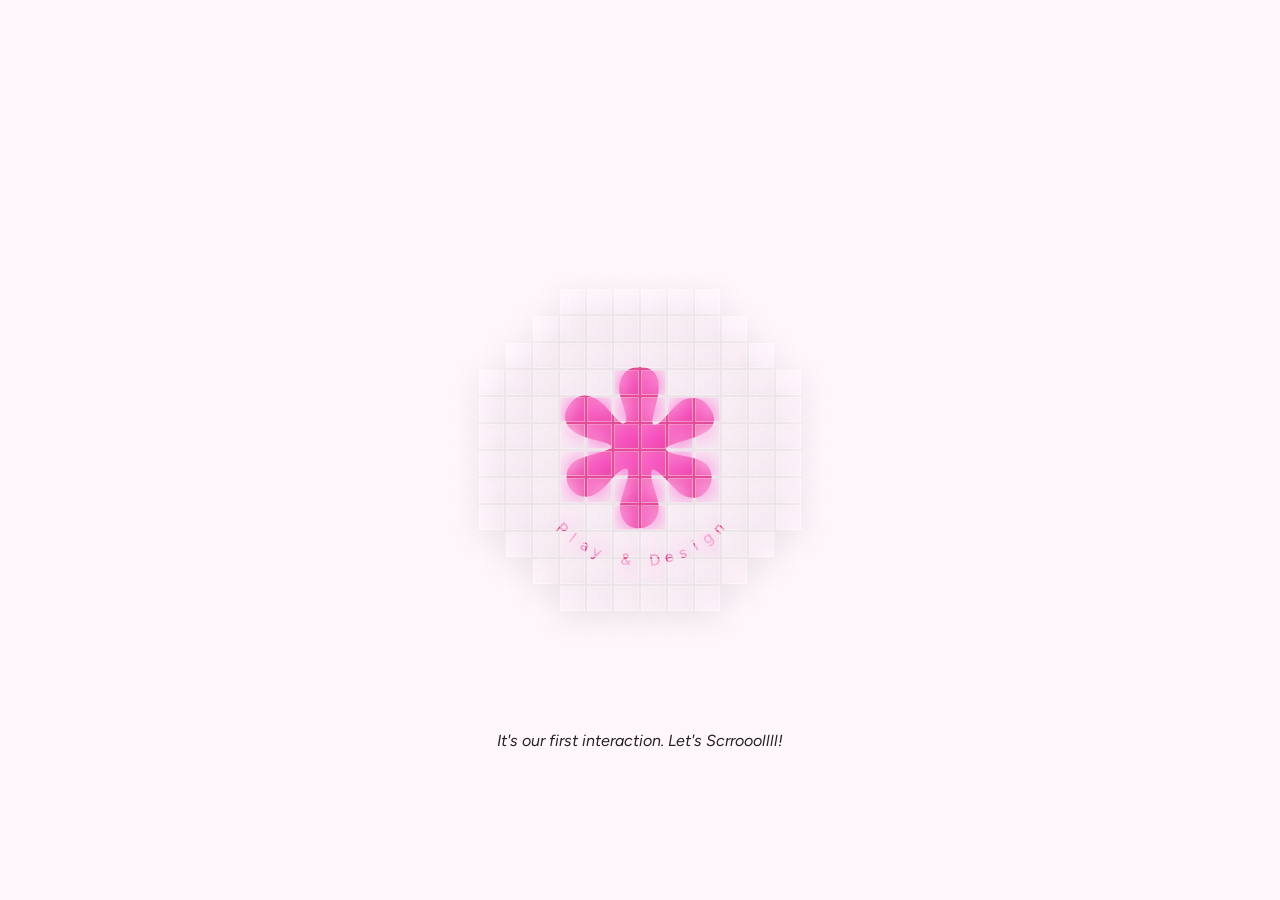
==== commit bf326c11: "minor logic updates" ====
--- a/index.html
+++ b/index.html
@@ -162,9 +162,15 @@
       <div class="Wroks-section-wrapper">
 
         <div class="product-project-wrapper">
-          <div class="product-project-3 product-project-card"></div>
-          <div class="product-project-1 product-project-card"></div>
-          <div class="product-project-2 product-project-card"></div>
+          <div class="product-project-3 product-project-card">
+            <p>+2</p>
+          </div>
+          <div class="product-project-1 product-project-card">
+            <img src="Assets/Shelfaware-tiny-card-img.svg" alt="">
+          </div>
+          <div class="product-project-2 product-project-card">
+            <img src="Assets/Haati-tiny-card-img.svg" alt="">
+          </div>
         </div>
         <div class="works-product-section-wrapper Product-button">
           <div class="works-product-top-half">
@@ -288,25 +294,25 @@
               </div>
               <!-- Haati Project Closed -->
 
-              <!-- Shelfaware Project -->
+              <!-- Vivid Project -->
               <div class="tiny-project-card-wrapper" data-target="product-project-2-tag">
                 <div class="tiny-project-card-2 tiny-project-card">
+                  <img src="Assets/Vivid-tiny-card-img.svg" alt="">
+                </div>
+                <img class="project-card-star" src="Assets/AI-star.svg" alt="">
+                <p class="tiny-project-card-title">Vivid Sydney</p>
+              </div>
+              <!-- Vivid Project Closed -->
+
+              <!-- Shelfaware Project -->
+              <div class="tiny-project-card-wrapper" data-target="product-project-3-tag">
+                <div class="tiny-project-card-3 tiny-project-card">
                   <img src="Assets/Shelfaware-tiny-card-img.svg" alt="">
                 </div>
                 <img class="project-card-star" src="Assets/AI-star.svg" alt="">
                 <p class="tiny-project-card-title">Shelfaware</p>
               </div>
               <!-- Shelfaware Project Closed -->
-
-              <!-- Vivid Project -->
-              <div class="tiny-project-card-wrapper" data-target="product-project-3-tag">
-                <div class="tiny-project-card-3 tiny-project-card">
-                  <img src="Assets/Vivid-tiny-card-img.svg" alt="">
-                </div>
-                <img class="project-card-star" src="Assets/AI-star.svg" alt="">
-                <p class="tiny-project-card-title">Vivid Sydney</p>
-              </div>
-              <!-- Vivid Project Closed -->
 
               <!-- Srishti Project -->
               <div class="tiny-project-card-wrapper" data-target="product-project-4-tag">
@@ -337,7 +343,7 @@
             <div class="project-pane active" id="product-project-1-tag">
               <div class="product-project-content-title">
                 <h2>Haati: Meet the Maker</h2>
-                <p>A freelance collaboration for a sustainable e-commerce platform, where I led research synthesis, information architecture, UX, high-fidelity UI, and developer hando ff.</p>
+                <p>A freelance collaboration for a sustainable e-commerce platform, where I led research synthesis, information architecture, UX, high fidelity UI, and developer hand off.</p>
               </div>
               
               <div class="project-vital-info-wrapper">
@@ -390,6 +396,7 @@
                     <p><span class="design-hypo-principle-title">Visible sustainability:</span> If buyers can browse by material, sustainability becomes a reason to choose, not a label.</p>
                     <p><span class="design-hypo-principle-title">Cognitive load:</span> If the product stays in view while buyers fill in a long form, more of them will finish it.</p>
                   </div>
+                </div>
               </div>
 
               <div class="haati-home-screen project-content-section">
@@ -415,6 +422,7 @@
                       </div>
                     </div>
                   </div>
+                </div>
               </div>
 
               <div class="haati-home-screen-video project-content-section">
@@ -470,6 +478,7 @@
                       </div>
                     </div>
                   </div>
+                </div>
               </div>
 
               <div class="haati-collection-screen-video project-content-section">
@@ -497,7 +506,7 @@
 
               <div class="haati-next-wrapper project-content-section">
                 <h4 class="project-content-section-title">What I’d measure next</h4>
-                <ul class="styled-bullet-list">
+                <ul class="Haati-styled-bullet-list">
                   <li><span class="list-item-title">Trust:</span> first-time buyer conversion and sign-ups.</li>
                   <li><span class="list-item-title">Cognitive load:</span> quote completion and drop-off by step, with the pinned gallery tested against long scroll.</li>
                   <li><span class="list-item-title">Five buyers</span> on the customisation form, and a few artisans on how they receive and answer quotes.</li>
@@ -512,8 +521,83 @@
             <div class="project-pane" id="product-project-2-tag">
               <div class="product-project-content-title">
                 <h2>Vivid Sydney</h2>
-                <p>An end-to-end brand identity and e-commerce platform connecting eco-friendly Indian artisans directly with global buyers.</p>
-              </div>
+                <p>A University UX design concept for Vivid Sydney. I built a social companion app for visitors who want to experience the festival but have no one to go with, turning a solo night out into a shared one.</p>
+              </div>
+
+              <div class="project-vital-info-wrapper">
+                <div class="project-vital-info-text">
+                  <div class="role-wrapper vital-info-text-wrapper">
+                    <p class="vital-info-title">Role</p>
+                    <p class="vital-info-text">UI/UX Designer</p>
+                  </div>
+                  <div class="client-wrapper vital-info-text-wrapper">
+                    <p class="vital-info-title">Client</p>
+                    <p class="vital-info-text">Vivid Sydney</p>
+                  </div>
+                  <div class="timeline-wrapper vital-info-text-wrapper">
+                    <p class="vital-info-title">Timeline</p>
+                    <p class="vital-info-text">Aug - Nov, 2024</p>
+                  </div>
+                  <div class="scope-wrapper vital-info-text-wrapper">
+                    <p class="vital-info-title">Category</p>
+                    <p class="vital-info-text">D2C, Social companion App</p>
+                  </div>
+
+                </div>
+
+                <img class="product-project-hero-img" src="Assets/Vivid-project-hero-img-1.png" alt="">
+              </div>
+
+              <div class="Vivid-what-is-Vivid project-content-section">
+                <h4 class="project-content-section-title">What is Vivid Sydney?</h4>
+                <div class="Vivid-what-is-Vivid-text">
+                  <p>Vivid Sydney is a 23 day annual festival celebrating creativity, innovation, and technology. It transforms the city of Sydney with immersive light installations, music, cultural events, and projections along an 8km stretch from the Opera House to Ultimo.</p>
+                </div>
+              </div>
+
+              <div class="Vivid-intent project-content-section">
+                <h4 class="project-content-section-title">Intent</h4>
+                <div class="Vivid-intent-text">
+                  <p>Designed a intuitive social platform that helps solo attendees connect with like-minded festival-goers in real-time, without compromising their privacy or security in large crowds. I built the iPad experience, specifically designing the social experience feature from wireframes to final high-fidelity UI.</p>
+                </div>
+              </div>
+
+              <div class="Vivid-research-wrapper project-content-section">
+                <h4 class="project-content-section-title">Research & Key Insights</h4>
+                <ul class="Vivid-styled-bullet-list">
+                  <li>Interactive maps and real-time navigation enhance visitor convenience.</li>
+                  <li>Live event updates and itinerary planning keep users informed for a smooth experience.</li>
+                  <li>Dubai Expo 2020’s Time Capsule feature creates a sense of nostalgia and continuity.</li>
+                  <li>The "interactive passport stamp" from Dubai Expo 2020 adds a fun, engaging element.</li>
+                  <li>Community engagement through global discussions, forums, and challenges fosters connection.</li>
+                  <li>User generated content drives participation and enhances connection.</li>
+                </ul>
+              </div>
+
+              <div class="Vivid-feature project-content-section">
+                <h4 class="project-content-section-title">The Feature Deep-Dive</h4>
+                <div class="Vivid-feature-text">
+                  <p>I designed a single, unified interactive map and moved the navigation to a bottom bar to ensure cross-device consistency. While the architecture was better, displaying people, events, and meet-up CTAs all at once created severe visual clutter. If multiple meetups happened near each other, users were accidentally clicking the wrong ones. I tackled this by creating a vertical scroll on the left which allows users to choose from broadcast, create Vivid meetup, and access forums, enhancing clarity for intuitive navigation. The selected option will be cantered in the scroll, showcasing its importance and establishing visual hierarchy.</p>
+                </div>
+              </div>
+
+              <div class="Vivid-broadcast-wrapper project-content-section">
+                <h4 class="project-content-section-title">01/ Broadcast</h4>
+                <div class="Vivid-broadcast-text">
+                  <p>I designed a location-based "Broadcast" system. Users  can simply drop a temporary announcement on the map without setting up formal profiles. This allows users to see where spontaneous conversations are already happening and join in with zero pressure. </p>
+                  <p>The broadcast feature also enables users to write messages for those nearby, which shows up on the map. The message is displayed in a bubble above the user’s avatar, creating a fun interaction that users can like and participate in.</p>
+                </div>
+                <img src="Assets/Vivid-broadcast-img.png" alt="">
+              </div>
+
+              <div class="Vivid-meetup-wrapper project-content-section">
+                <h4 class="project-content-section-title">02/ Vivid Meetup</h4>
+                <div class="Vivid-meetup-text">
+                  <p>Vivid Meetups allow users to select between public or invite-only settings, enhancing user control and privacy, which aligns with the design principle of user autonomy. Vivid Meetup allows users to easily create a meetup spot by selecting a location and scheduling a time, with space for additional notes.</p>
+                </div>
+                <img src="Assets/Vivid-meetup-img.png" alt="">
+              </div>
+
             </div>
             <!-- Project 2 details closed -->
 
@@ -554,9 +638,10 @@
 
           <!-- Nav Bar Open -->
           <div class="else-work-section-nav-wrapper">
+
+            <img class="Back-btn" src="Assets/Back-btn-svg.svg" alt="">
+
             <div class="else-work-section-nav-element-wrapper">
-
-              <img class="Back-btn" src="Assets/Back-btn-svg.svg" alt="">
 
               <div class="tiny-project-card-wrapper">
                 <div class="everything-else-tiny-card tiny-project-card">
--- a/Style.css
+++ b/Style.css
@@ -284,7 +284,7 @@
 
 .footer-bottom {
   position: fixed;
-  bottom: 30px;
+  bottom: 10px;
   right: 30px;
   z-index: 25; 
   text-align: right;
@@ -726,6 +726,9 @@
 }
 
 .product-project-card {
+  display: flex;
+  justify-content: center;
+  align-items: center;
   position: absolute;
   width: 90px;
   height: 88px;
@@ -757,6 +760,29 @@
   transform: translate(0px, 0px) rotate(0deg) scale(0.2);
   background-color: #FAA3CF80;
   transition: transform 0.6s cubic-bezier(0.4, 0, 0.2, 1), background-color 0.6s ease;
+}
+
+.product-project-3 p {
+  font-size: 16px;
+  font-family: "Poppins", sans-serif;
+  font-weight: 600;
+  color: #F655A6;
+  text-align: center;
+  margin-top: 8px;
+  align-self: flex-start;
+}
+
+.product-project-1 img {
+  position: static;
+  width: 50px;
+  height: auto;
+  /* border: 1px solid black; */
+}
+
+.product-project-2 img {
+  position: static;
+  width: 70px;
+  height: auto;
 }
 
 .Wroks-section-wrapper:hover .product-project-1 {
@@ -849,7 +875,7 @@
   grid-template-rows: 0fr;
   opacity: 0;
   overflow: hidden;
-  overflow-y: auto;
+  /* overflow-y: auto; */
   /* background-color: #fff6fc; */
   /* border: 1px solid #1E6C9880; */
   border-radius: 20px;
@@ -874,6 +900,7 @@
 }
 
 .Product-work-section-wrapper {
+  position: relative;
   display: flex;
   flex-direction: column;
   gap: 30px;
@@ -883,13 +910,24 @@
   /* border: 1px solid black; */
 }
 
+.Product-work-section .project-content-container {
+  position: absolute;
+  inset: 0;                    /* fills the section */
+  top: 0;                      /* cancels the old top: 150px */
+  height: auto;
+  padding-top: 180px;          /* content starts below the nav */
+  overflow-y: auto;
+  -webkit-mask-image: linear-gradient(to bottom, transparent 130px, #000 170px);
+          mask-image: linear-gradient(to bottom, transparent 130px, #000 170px);
+}
+
 .Product-button {
   cursor: pointer;
 }
 
-.Product-work-section.active .Gray-overlay {
+/* .Product-work-section.active .Gray-overlay {
   opacity: 1;
-}
+} */
 
 .product-work-section-nav-wrapper {
   position: absolute;
@@ -902,8 +940,9 @@
   flex-direction: column;
   /* justify-content: center; */
   align-items: center;
-  background-color: #fff6fc;
+  /* background-color: #fff6fc; */
   z-index: 50;
+  padding: 20px 0 30px 0;
 }
 
 .product-work-section-nav-element-wrapper {
@@ -914,8 +953,29 @@
   height: auto;
   gap: 10px;
   align-items: center;
-  margin-top: 20px;
+  /* margin-top: 20px; */
   /* border: 1px solid greenyellow; */
+}
+
+.product-work-section-nav-wrapper { pointer-events: none; }
+.product-work-section-nav-wrapper .Back-btn,
+.product-work-section-nav-wrapper .tiny-project-card-wrapper { pointer-events: auto; }
+
+.Product-work-section .project-content-container {
+  -webkit-mask-image: linear-gradient(
+    to bottom,
+    transparent 130px,
+    #000 170px,
+    #000 calc(100% - 40px),
+    transparent 100%
+  );
+          mask-image: linear-gradient(
+    to bottom,
+    transparent 130px,
+    #000 170px,
+    #000 calc(100% - 40px),
+    transparent 100%
+  );
 }
 
 .tiny-project-card-wrapper {
@@ -1047,6 +1107,11 @@
   z-index: 45;
   /* margin-top: 20px; */
 }
+
+/* .project-content-container {
+  -webkit-mask-image: linear-gradient(to bottom, transparent 150px, #000 200px);
+          mask-image: linear-gradient(to bottom, transparent 150px, #000 200px);
+} */
 
 .Product-work-section-transition,
 .project-content-container {
@@ -1217,24 +1282,31 @@
 }
 
 .else-work-section-nav-wrapper {
-  position: relative;
-  width: 150px;
+  position: absolute;
+  top: 0;
+  /* width: 150px; */
+  width: 100%;
   height: auto;
-  /* border: 1px solid black; */
-  display: flex;
-  flex-direction: column;
-  justify-content: center;
+  /* border: 1px solid red; */
+  display: flex;
+  flex-direction: column;
+  /* justify-content: center; */
   align-items: center;
+  /* background-color: #fff6fc; */
+  z-index: 50;
+  padding: 20px 0 30px 0;
 }
 
 .else-work-section-nav-element-wrapper {
   display: flex;
-  flex-direction: column;
+  flex-direction: row;
   position: relative;
   width: auto;
   height: auto;
-  gap: 20px;
+  gap: 10px;
   align-items: center;
+  /* margin-top: 20px; */
+  /* border: 1px solid greenyellow; */
 }
 
 .Else-button {
@@ -1541,7 +1613,7 @@
   gap: 16px;
 }
 
-.styled-bullet-list {
+.Haati-styled-bullet-list {
   display: flex;
   flex-direction: column;
   /* gap: 12px; */
@@ -1551,7 +1623,7 @@
   margin-bottom: 50px;
 }
 
-.styled-bullet-list li {
+.Haati-styled-bullet-list li {
   font-size: 12px;
   font-family: "Poppins", sans-serif;
   font-weight: 400;
@@ -1561,4 +1633,41 @@
 .list-item-title {
   font-weight: 600;
   color: #222222;
-}+}
+
+.Vivid-what-is-Vivid-text p, .Vivid-intent-text p, .Vivid-feature-text p, .Vivid-broadcast-text p, .Vivid-meetup-text p {
+  font-size: 12px;
+  font-family: "Poppins", sans-serif;
+  font-weight: 400;
+  color: #222222;
+  text-align: left;
+}
+
+.Vivid-styled-bullet-list {
+  display: flex;
+  flex-direction: column;
+  /* gap: 12px; */
+  padding-left: 20px;
+  text-align: left;
+  width: 100%;
+}
+
+.Vivid-styled-bullet-list li {
+  font-size: 12px;
+  font-family: "Poppins", sans-serif;
+  font-weight: 400;
+  color: #222222;
+}
+
+.Vivid-broadcast-text {
+  display: flex;
+  flex-direction: column;
+  gap: 16px;
+}
+
+.Vivid-broadcast-wrapper img, .Vivid-meetup-wrapper img {
+  width: 900px;
+  margin-top: 30px;
+  margin-bottom: 30px;
+}
+
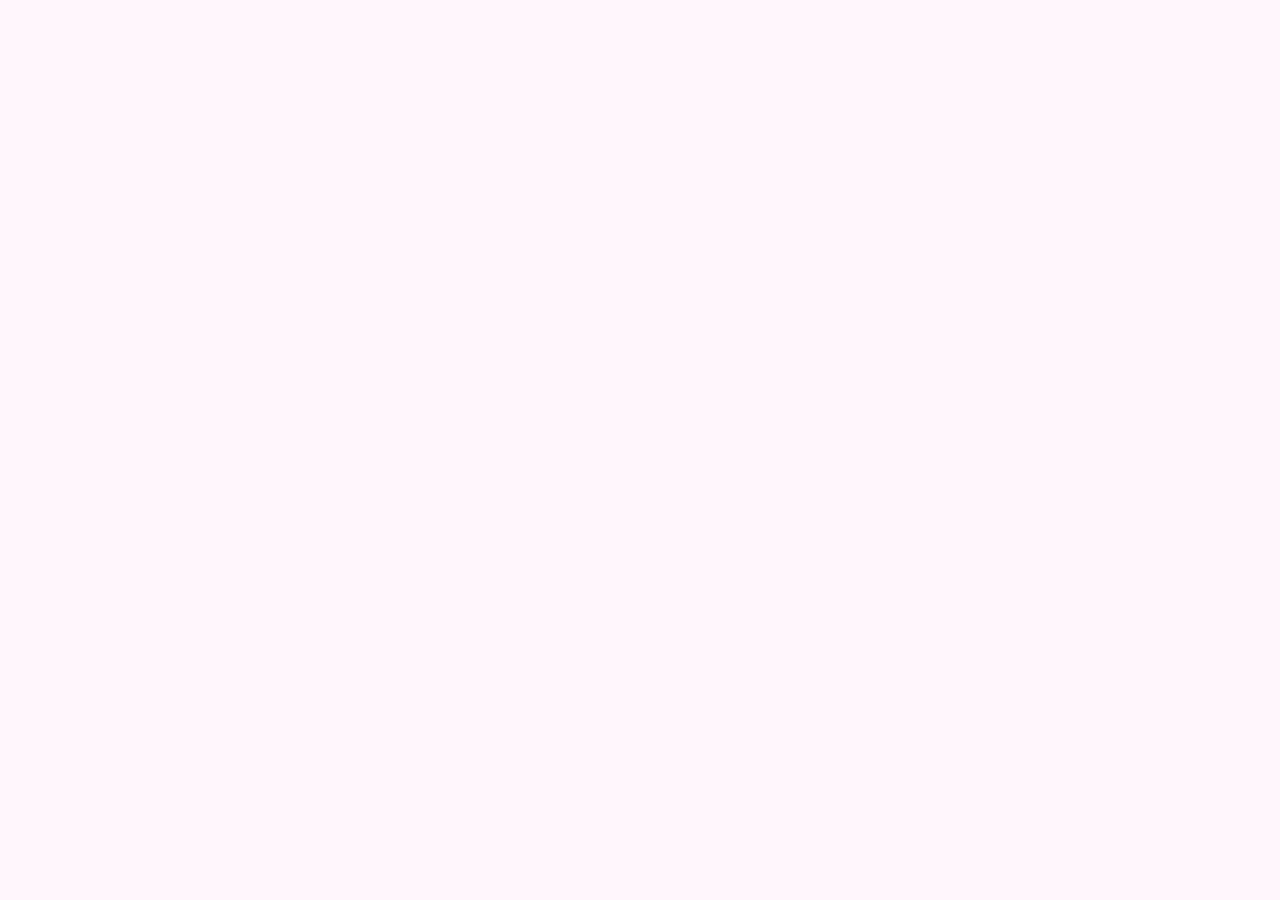
==== commit 763d0cb6: "bug fixes" ====
--- a/index.html
+++ b/index.html
@@ -227,6 +227,13 @@
         <div class="intro-play-wrapper">
           <div class="intro-play-title">
             <h4>PLAY</h4>
+            <img src="Assets/Open-icon-svg.svg" alt="" class="expand-btn">
+          </div>
+          <div class="intro-play-divider"></div>
+        </div>
+        <div class="intro-about-wrapper">
+          <div class="intro-about-title">
+            <h4>ABOUT</h4>
             <img src="Assets/Open-icon-svg.svg" alt="" class="expand-btn">
           </div>
           <div class="intro-play-divider"></div>
@@ -771,39 +778,37 @@
 
       </div>
     </section>
-
-
-
-    <!-- ================================================================ Footer Section ============================================================ -->
-    <!-- Footer bottom section -->
-    <section class="Footer">
-      <div class="footer-bottom">
-        <p>Inspired by the iconic screensavers // Built with lots of caffeine and a killer playlist</p>
-        <p><img class="footer-logo" src="Assets/Logo.svg" alt="">/ © 2026 Vijaylaxmi Wandimali</p>
-      </div>
-    </section>
-    <!-- Footer bottom section closed -->  
+  
     
-    <!-- =========================================================== Footer social section ============================================================ -->
+    <!-- =========================================================== Footer section ============================================================ -->
     <!-- Footer social & resume section -->
     <section class="footer-social">
-      <div class="footer-social-wrapper">
-        <a href="https://mail.google.com/mail/?view=cm&fs=1&to=vijaylaxmi.wandimali@gmail.com" target="_blank" rel="noopener noreferrer">
-          <img  src="Assets/email-svg.svg" alt="" class="email-svg social-btn">
-        </a>
-        <a href="https://www.linkedin.com/in/vijaylaxmi-wandimali" target="_blank" rel="noopener noreferrer">
-          <img src="Assets/LinkedIn-svg-gray.svg" alt="" class="linkeding-svg social-btn">
-        </a>
-        <a href="https://github.com/makeAvish-create" target="_blank" rel="noopener noreferrer">
-          <img src="Assets/Git-svg-gray.svg" alt="" class="git-svg social-btn">
-        </a>
-        <a href="https://x.com/VJ_Wandimali" target="_blank" rel="noopener noreferrer">
-          <img src="Assets/X-svg-gray.svg" alt="" class="X-svg social-btn">
-        </a>
-        <a href="Assets/Vijaylaxmi_Wandimali_Resume- IN.pdf" target="_blank" rel="noopener noreferrer">
-          <p class="Resume-btn social-btn">Resume</p>
-        </a>
-        
+      <div class="footer-wrapper"> 
+        <div class="footer-social-wrapper">
+          <a href="https://mail.google.com/mail/?view=cm&fs=1&to=vijaylaxmi.wandimali@gmail.com" target="_blank" rel="noopener noreferrer">
+            <img  src="Assets/email-svg.svg" alt="" class="email-svg social-btn">
+          </a>
+          <a href="https://www.linkedin.com/in/vijaylaxmi-wandimali" target="_blank" rel="noopener noreferrer">
+            <img src="Assets/LinkedIn-svg-gray.svg" alt="" class="linkeding-svg social-btn">
+          </a>
+          <a href="https://github.com/makeAvish-create" target="_blank" rel="noopener noreferrer">
+            <img src="Assets/Git-svg-gray.svg" alt="" class="git-svg social-btn">
+          </a>
+          <a href="https://x.com/VJ_Wandimali" target="_blank" rel="noopener noreferrer">
+            <img src="Assets/X-svg-gray.svg" alt="" class="X-svg social-btn">
+          </a>
+          <a href="Assets/Vijaylaxmi_Wandimali_Resume- IN.pdf" target="_blank" rel="noopener noreferrer">
+            <p class="Resume-btn social-btn">Resume</p>
+          </a>
+        </div>
+
+        <div class="footer-bottom-middle">
+          <p>Built with lots of caffeine and a killer playlist</p>
+        </div>
+
+        <div class="footer-bottom-right">
+          <p>Inspired by the iconic screensavers // <img class="footer-logo" src="Assets/Logo.svg" alt=""> © 2026 Vijaylaxmi Wandimali</p>
+        </div>
       </div>
     </section>
 
--- a/Style.css
+++ b/Style.css
@@ -282,21 +282,35 @@
   transform: scale(1.1);
 }
 
-.footer-bottom {
-  position: fixed;
-  bottom: 10px;
+.footer-wrapper {
+  display: flex;
+  flex-direction: row;
+  /* border: 1px solid black; */
+  position: absolute;
+  bottom: 30px;
+  left: 30px;
   right: 30px;
-  z-index: 25; 
+  z-index: 10;
+  justify-content: space-between;
+}
+
+.footer-bottom-right {
+  position: relative;
   text-align: right;
   pointer-events: auto;
-  font-size: 11px;
-}
-
-.footer-bottom p {
+  /* border: 1px solid red; */
+}
+
+.footer-bottom-right p, .footer-bottom-middle p {
   font-family: "Poppins", sans-serif;
   font-weight: 200;
   font-style: italic;
   font-size: 12px;
+}
+
+.footer-bottom-middle {
+  margin-left: 150px;
+
 }
 
 .footer-logo {
@@ -417,15 +431,12 @@
 }
 
 .footer-social-wrapper {
-  position: absolute;
-  bottom: 30px;
-  left: 30px;
+  position: relative;
   display: flex;
   flex-direction: row;
   gap: 24px;
-  width: 100%;
+  width: fit-content;
   align-items: flex-end;
-  z-index: 10;
 }
 
 .footer-social-wrapper a {
@@ -578,14 +589,14 @@
   transform: rotate(180deg);
 }
 
-.intro-play-wrapper {
+.intro-play-wrapper, .intro-about-wrapper {
   display: flex;
   flex-direction: column;
   gap: 8px;
   width: 100%;
 }
 
-.intro-play-title {
+.intro-play-title, .intro-about-title {
   display: flex;
   flex-direction: row;
   justify-content: space-between;
@@ -593,7 +604,7 @@
   cursor: pointer;
 }
 
-.intro-play-title h4 {
+.intro-play-title h4, .intro-about-title h4 {
   color: #1E6C98;
   font-size: 16px;
   font-family: "Poppins", sans-serif;
